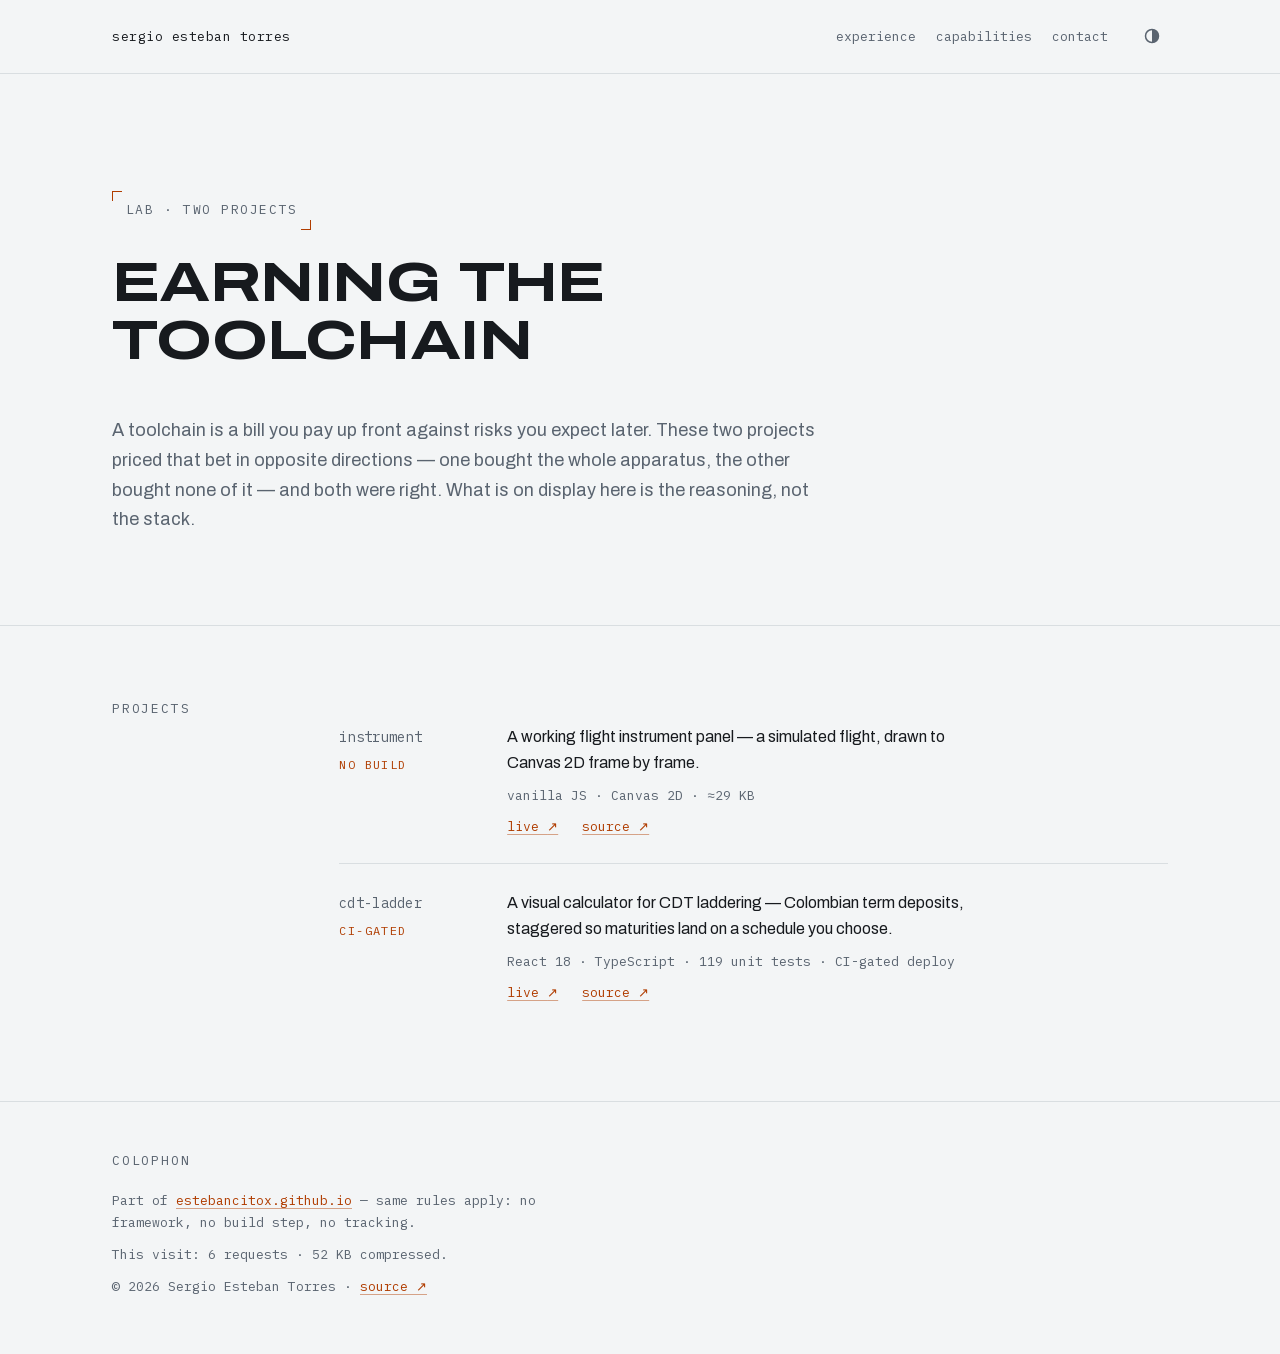
==== lab/index.html @ 0f070d22 "feat(lab): /lab index, Option B ledger — 0 new tokens, +506 B CSS raw, instrument payload re-measure" ====
<!doctype html>
<!--
  Hand-built. No framework, no build step - what you read here is what was written.
  Two labs, opposite toolchain decisions. The colophon measures this visit while you read it.
-->
<html lang="en">
<head>
  <meta charset="utf-8">
  <meta name="viewport" content="width=device-width, initial-scale=1">
  <script>(()=>{try{const t=localStorage.getItem("theme");if(t==="dark"||t==="light")document.documentElement.dataset.theme=t}catch(e){}})()</script>

  <title>Lab — Sergio Esteban Torres</title>
  <meta name="description" content="Two projects, opposite toolchain decisions: a zero-build Canvas 2D instrument panel and a React 18 + TypeScript calculator with 119 unit tests and a CI-gated deploy.">
  <link rel="canonical" href="https://estebancitox.github.io/lab/">
  <meta name="color-scheme" content="light dark">
  <meta name="theme-color" media="(prefers-color-scheme: light)" content="#F3F5F6">
  <meta name="theme-color" media="(prefers-color-scheme: dark)" content="#14171B">

  <meta property="og:type" content="website">
  <meta property="og:url" content="https://estebancitox.github.io/lab/">
  <meta property="og:title" content="Lab — Sergio Esteban Torres">
  <meta property="og:description" content="Two projects, opposite toolchain decisions — and the reasoning behind each.">
  <meta property="og:image" content="https://estebancitox.github.io/assets/og.png">
  <meta property="og:image:width" content="1200">
  <meta property="og:image:height" content="630">
  <meta property="og:image:alt" content="Sergio Esteban Torres — Senior Frontend Engineer, Colombia (remote)">
  <meta name="twitter:card" content="summary_large_image">
  <meta name="twitter:title" content="Lab — Sergio Esteban Torres">
  <meta name="twitter:description" content="Two projects, opposite toolchain decisions — and the reasoning behind each.">
  <meta name="twitter:image" content="https://estebancitox.github.io/assets/og.png">

  <link rel="icon" href="/assets/favicon.svg" type="image/svg+xml">
  <link rel="icon" href="/assets/favicon.ico" sizes="48x48">
  <link rel="apple-touch-icon" href="/assets/apple-touch-icon.png">

  <link rel="preload" href="/fonts/archivo-expanded-700.woff2" as="font" type="font/woff2" crossorigin>
  <link rel="preload" href="/fonts/archivo-400.woff2" as="font" type="font/woff2" crossorigin>
  <link rel="preload" href="/fonts/plexmono-400.woff2" as="font" type="font/woff2" crossorigin>
  <link rel="stylesheet" href="/css/main.css">
  <script src="/js/main.js" defer></script>
</head>
<body>
  <a class="skip" href="#main">Skip to content</a>

  <header class="site-head">
    <a class="wordmark" href="/">sergio esteban torres</a>
    <nav aria-label="Sections">
      <a href="/#experience">Experience</a>
      <a href="/#capabilities">Capabilities</a>
      <a href="/#contact">Contact</a>
    </nav>
    <button id="theme-toggle" type="button" hidden aria-label="Switch theme">
      <svg viewBox="0 0 16 16" width="16" height="16" aria-hidden="true">
        <circle cx="8" cy="8" r="6.5" fill="none" stroke="currentColor" stroke-width="1.5"/>
        <path d="M8 1.5 a6.5 6.5 0 0 1 0 13 Z" fill="currentColor"/>
      </svg>
    </button>
  </header>

  <main id="main">
    <section class="hero">
      <p class="dataline">Lab&nbsp;· two projects</p>
      <h1 class="page-title">Earning the toolchain</h1>
      <p class="lab-lede">A toolchain is a bill you pay up front against risks you expect later. These two projects priced that bet in opposite directions — one bought the whole apparatus, the other bought none of it — and both were right. What is on display here is the reasoning, not the stack.</p>
    </section>

    <section class="section">
      <h2>Projects</h2>
      <ul class="log" role="list">
        <li class="entry">
          <div>
            <h3 class="entry-key">instrument</h3>
            <p class="lab-status"><span class="now">no build</span></p>
          </div>
          <div class="entry-body">
            <p class="entry-detail">A working flight instrument panel — a simulated flight, drawn to Canvas&nbsp;2D frame by frame.</p>
            <p class="lab-stack">vanilla&nbsp;JS · Canvas&nbsp;2D · ≈29&nbsp;KB</p>
            <p class="entry-links"><a href="https://estebancitox.github.io/lab-instrument/">live&nbsp;<span aria-hidden="true">↗</span></a> <a href="https://github.com/estebancitox/lab-instrument">source&nbsp;<span aria-hidden="true">↗</span></a></p>
          </div>
        </li>
        <li class="entry">
          <div>
            <h3 class="entry-key">cdt-ladder</h3>
            <p class="lab-status"><span class="now">ci-gated</span></p>
          </div>
          <div class="entry-body">
            <p class="entry-detail">A visual calculator for CDT laddering — Colombian term deposits, staggered so maturities land on a schedule you choose.</p>
            <p class="lab-stack">React&nbsp;18 · TypeScript · 119 unit tests · CI-gated deploy</p>
            <p class="entry-links"><a href="https://estebancitox.github.io/lab-cdt-ladder/">live&nbsp;<span aria-hidden="true">↗</span></a> <a href="https://github.com/estebancitox/lab-cdt-ladder">source&nbsp;<span aria-hidden="true">↗</span></a></p>
          </div>
        </li>
      </ul>
    </section>
  </main>

  <footer class="colophon">
    <p class="label">Colophon</p>
    <p>Part of <a href="/">estebancitox.github.io</a> — same rules apply: no framework, no build step, no tracking.</p>
    <p id="visit" hidden>This visit: <span id="visit-n">—</span>&nbsp;requests · <span id="visit-kb">—</span> compressed.</p>
    <p>© 2026 Sergio Esteban Torres · <a href="https://github.com/estebancitox/estebancitox.github.io">source&nbsp;<span aria-hidden="true">↗</span></a></p>
  </footer>
</body>
</html>
---- css/main.css ----
/* ── Faces ─────────────────────────────────────────────── */

@font-face {
  font-family: "Archivo";
  font-weight: 400;
  font-display: swap;
  src: url("/fonts/archivo-400.woff2") format("woff2");
}
@font-face {
  font-family: "Archivo";
  font-weight: 500;
  font-display: swap;
  src: url("/fonts/archivo-500.woff2") format("woff2");
}
@font-face {
  font-family: "Archivo Expanded";
  font-weight: 700;
  font-display: swap;
  src: url("/fonts/archivo-expanded-700.woff2") format("woff2");
}
@font-face {
  font-family: "IBM Plex Mono";
  font-weight: 400;
  font-display: swap;
  src: url("/fonts/plexmono-400.woff2") format("woff2");
}

/* Metric-matched fallbacks: text lays out on webfont metrics before swap */
@font-face {
  font-family: "Archivo-fb";
  font-weight: 400 500;
  src: local("Arial");
  size-adjust: 98.62%;
  ascent-override: 89.03%;
  descent-override: 21.29%;
  line-gap-override: 0%;
}
@font-face {
  font-family: "ArchivoExp-fb";
  font-weight: 700;
  src: local("Arial Bold"), local("Arial-BoldMT");
  size-adjust: 124.87%;
  ascent-override: 70.32%;
  descent-override: 16.82%;
  line-gap-override: 0%;
}
@font-face {
  font-family: "PlexMono-fb";
  src: local("Courier New"), local("CourierNewPSMT");
  size-adjust: 99.98%;
  ascent-override: 102.52%;
  descent-override: 27.5%;
  line-gap-override: 0%;
}

@layer reset, base, layout, components, motion, print;

/* ── Reset ─────────────────────────────────────────────── */

@layer reset {
  *,
  *::before,
  *::after {
    box-sizing: border-box;
    margin: 0;
  }
  ol[class],
  ul[class] {
    padding: 0;
    list-style: none;
  }
  button {
    font: inherit;
    color: inherit;
    background: none;
    border: none;
    padding: 0;
    cursor: pointer;
  }
  svg {
    display: block;
  }
}

/* ── Tokens ────────────────────────────────────────────── */

:root {
  color-scheme: light;
  --ground: #f3f5f6;
  --ink: #171a1e;
  --muted: #5a6470;
  --line: #d9dee1;
  --accent: #b03d00;

  --sans: "Archivo", "Archivo-fb", system-ui, Arial, sans-serif;
  --disp: "Archivo Expanded", "ArchivoExp-fb", Arial, sans-serif;
  --mono: "IBM Plex Mono", "PlexMono-fb", ui-monospace, "SF Mono", Consolas, monospace;

  --pad: max(clamp(1.25rem, 5vw, 3rem), calc((100% - 66rem) / 2));
}

[data-theme="dark"] {
  color-scheme: dark;
  --ground: #14171b;
  --ink: #e6e9ea;
  --muted: #8b939c;
  --line: #2a2f35;
  --accent: #ff8a50;
}

@media (prefers-color-scheme: dark) {
  :root:not([data-theme="light"]) {
    color-scheme: dark;
    --ground: #14171b;
    --ink: #e6e9ea;
    --muted: #8b939c;
    --line: #2a2f35;
    --accent: #ff8a50;
  }
}

/* ── Base ──────────────────────────────────────────────── */

@layer base {
  html {
    scroll-padding-top: 1.5rem;
  }
  @media (prefers-reduced-motion: no-preference) {
    html {
      scroll-behavior: smooth;
    }
  }
  body {
    font: 400 1.0625rem/1.65 var(--sans);
    font-synthesis: none;
    background: var(--ground);
    color: var(--ink);
    transition: background-color 0.25s, color 0.25s;
  }
  ::selection {
    background: var(--accent);
    color: var(--ground);
  }
  :focus-visible {
    outline: 2px solid var(--accent);
    outline-offset: 3px;
    border-radius: 1px;
  }
  a {
    color: var(--accent);
    text-decoration: underline;
    text-decoration-thickness: 1px;
    text-underline-offset: 0.2em;
    text-decoration-color: color-mix(in srgb, var(--accent) 45%, transparent);
    transition: text-decoration-color 0.18s;
  }
  a:hover {
    text-decoration-color: var(--accent);
  }
  .skip {
    position: absolute;
    left: -100vw;
    top: 0;
  }
  .skip:focus {
    left: 0;
    z-index: 10;
    padding: 0.75rem 1.25rem;
    background: var(--accent);
    color: var(--ground);
    font-family: var(--mono);
    font-size: 0.875rem;
    text-decoration: none;
  }
}

/* ── Layout ────────────────────────────────────────────── */

@layer layout {
  .site-head,
  .hero,
  .section,
  .colophon,
  .lost {
    padding-inline: var(--pad);
  }

  .site-head {
    display: flex;
    flex-wrap: wrap;
    align-items: center;
    gap: 0.25rem 1.25rem;
    padding-block: 1.1rem;
    border-bottom: 1px solid var(--line);
    font-family: var(--mono);
    font-size: 0.8125rem;
  }
  .wordmark {
    white-space: nowrap;
    letter-spacing: 0.04em;
    color: var(--ink);
    text-decoration: none;
  }
  .wordmark:hover {
    text-decoration: underline;
    text-decoration-thickness: 1px;
    text-underline-offset: 0.25em;
    text-decoration-color: var(--muted);
  }
  .site-head nav {
    margin-left: auto;
    display: flex;
    flex-wrap: wrap;
    gap: 0.25rem;
  }
  @media (max-width: 39.99em) {
    .site-head nav {
      order: 3;
      flex-basis: 100%;
      margin-left: -0.375rem;
      gap: 0;
    }
    .site-head nav a {
      padding-inline: 0.375rem;
      font-size: 0.75rem;
    }
    #theme-toggle {
      margin-left: auto;
    }
  }
  .site-head nav a {
    color: var(--muted);
    text-decoration: none;
    text-transform: lowercase;
    padding: 0.5rem;
  }
  .site-head nav a:hover {
    color: var(--ink);
    text-decoration: underline;
    text-decoration-thickness: 1px;
    text-underline-offset: 0.25em;
  }
  #theme-toggle {
    color: var(--muted);
    padding: 0.5rem;
  }
  #theme-toggle:hover {
    color: var(--ink);
  }

  .hero {
    padding-block: clamp(4.5rem, 13vh, 8.5rem) clamp(4rem, 10vh, 7rem);
  }
  .name {
    font-family: var(--disp);
    font-weight: 700;
    font-size: clamp(2.75rem, 12.5vw, 9.5rem);
    line-height: 0.95;
    letter-spacing: -0.01em;
    text-transform: uppercase;
  }
  .name span {
    display: block;
  }
  .standfirst {
    margin-top: clamp(2rem, 5vh, 3rem);
    font-size: clamp(1.1875rem, 2.6vw, 1.4375rem);
    line-height: 1.5;
    max-width: 36ch;
    text-wrap: pretty;
  }
  .links {
    margin-top: 2.5rem;
    display: flex;
    flex-wrap: wrap;
    gap: 0.5rem 1.75rem;
    font-family: var(--mono);
    font-size: 0.875rem;
  }

  .section {
    border-top: 1px solid var(--line);
    padding-block: clamp(3.5rem, 8vh, 5.5rem);
  }
  .section h2 {
    font-family: var(--mono);
    font-weight: 400;
    font-size: 0.8125rem;
    letter-spacing: 0.14em;
    text-transform: uppercase;
    color: var(--muted);
    margin-bottom: 2.25rem;
  }
  @media (min-width: 60em) {
    .section {
      display: grid;
      grid-template-columns: 11rem minmax(0, 1fr);
      column-gap: clamp(2rem, 4vw, 4rem);
    }
    .section h2 {
      margin-bottom: 0;
      position: sticky;
      top: 1.5rem;
      align-self: start;
    }
    .section > :not(h2) {
      grid-column: 2;
    }
  }

  .colophon {
    border-top: 1px solid var(--line);
    padding-block: 3rem 3.5rem;
    font-family: var(--mono);
    font-size: 0.8125rem;
    line-height: 1.7;
    color: var(--muted);
  }
  .colophon p {
    max-width: 62ch;
  }
  .colophon p + p {
    margin-top: 0.6rem;
  }
  .colophon .label {
    letter-spacing: 0.14em;
    text-transform: uppercase;
    margin-bottom: 1.1rem;
  }
}

/* ── Components ────────────────────────────────────────── */

@layer components {
  .dataline {
    display: inline-block;
    position: relative;
    margin-top: 2.25rem;
    padding: 0.55rem 0.85rem;
    font-family: var(--mono);
    font-size: 0.8125rem;
    letter-spacing: 0.12em;
    text-transform: uppercase;
    color: var(--muted);
  }
  .dataline::before,
  .dataline::after {
    content: "";
    position: absolute;
    width: 10px;
    height: 10px;
  }
  .dataline::before {
    top: 0;
    left: 0;
    border-top: 1.5px solid var(--accent);
    border-left: 1.5px solid var(--accent);
  }
  .dataline::after {
    bottom: 0;
    right: 0;
    border-bottom: 1.5px solid var(--accent);
    border-right: 1.5px solid var(--accent);
  }
  .hero .dataline {
    margin-top: 0;
  }

  .entry {
    padding-block: 1.6rem;
  }
  .entry:not(:has(.entry-detail)) {
    padding-block: 1.15rem;
  }
  .entry + .entry {
    border-top: 1px solid var(--line);
  }
  .entry-when,
  .entry-key {
    font-family: var(--mono);
    font-size: 0.875rem;
    letter-spacing: 0.02em;
    color: var(--muted);
  }
  .is-current .entry-when {
    color: var(--ink);
  }
  .entry-key {
    font-weight: 400;
    text-wrap: balance;
  }
  .entry-body > .entry-detail:first-child {
    margin-top: 0;
    color: var(--ink);
  }
  .entry-links {
    margin-top: 0.6rem;
    display: flex;
    gap: 1.5rem;
    font-family: var(--mono);
    font-size: 0.8125rem;
  }
  .now {
    color: var(--accent);
  }
  .entry-role {
    font-size: 1.0625rem;
    font-weight: 500;
    line-height: 1.45;
  }
  .entry-tag {
    font-family: var(--mono);
    font-size: 0.75rem;
    font-weight: 400;
    color: var(--muted);
    margin-left: 0.4rem;
  }
  .entry-tag::before {
    content: "· ";
  }
  .entry-detail {
    margin-top: 0.55rem;
    color: var(--muted);
    max-width: 56ch;
    font-size: 1rem;
  }
  @media (min-width: 40em) {
    .entry {
      display: grid;
      grid-template-columns: 8.5rem minmax(0, 1fr);
      column-gap: 2rem;
    }
    .entry-when,
    .entry-key {
      padding-top: 0.15rem;
    }
  }
  @media (max-width: 39.99em) {
    .entry-when,
    .entry-key {
      margin-bottom: 0.4rem;
    }
  }

  .lab-lede {
    margin-top: clamp(2rem, 5vh, 3rem);
    font-size: 1.125rem;
    color: var(--muted);
    max-width: 66ch;
    text-wrap: pretty;
  }
  .lab-status {
    margin-top: 0.35rem;
    margin-bottom: 0.4rem;
    font-family: var(--mono);
    font-size: 0.75rem;
    letter-spacing: 0.12em;
    text-transform: uppercase;
  }
  .lab-stack {
    margin-top: 0.55rem;
    font-family: var(--mono);
    font-size: 0.8125rem;
    color: var(--muted);
  }

  .cap {
    padding-block: 1.4rem;
  }
  .cap + .cap {
    border-top: 1px solid var(--line);
  }
  .cap dt {
    font-family: var(--mono);
    font-size: 0.8125rem;
    letter-spacing: 0.12em;
    text-transform: uppercase;
    color: var(--muted);
  }
  .cap dd {
    margin-top: 0.4rem;
    max-width: 56ch;
  }
  @media (min-width: 40em) {
    .cap {
      display: grid;
      grid-template-columns: 8.5rem minmax(0, 1fr);
      column-gap: 2rem;
    }
    .cap dt {
      padding-top: 0.2rem;
    }
    .cap dd {
      margin-top: 0;
    }
  }

  .contact-lead {
    font-size: clamp(1.35rem, 3vw, 1.75rem);
    font-weight: 500;
    letter-spacing: -0.01em;
    line-height: 1.3;
    max-width: 26ch;
    text-wrap: pretty;
  }
  .contact-mail {
    margin-top: 1.4rem;
    font-family: var(--mono);
    font-size: clamp(1.05rem, 3.4vw, 1.6rem);
    overflow-wrap: anywhere;
  }
  .contact-body .links {
    margin-top: 2rem;
  }
  .contact-body .dataline {
    margin-top: 2.5rem;
  }

  .lost {
    padding-block: clamp(4rem, 18vh, 10rem);
  }
  .lost .dataline {
    margin-top: 0;
  }
  .page-title {
    font-family: var(--disp);
    font-weight: 700;
    font-size: clamp(2rem, 7vw, 3.5rem);
    line-height: 1.05;
    text-transform: uppercase;
    letter-spacing: -0.01em;
    max-width: 18ch;
    margin-block: 1.5rem 1.75rem;
  }
}

/* ── Motion ────────────────────────────────────────────── */

@layer motion {
  @media (prefers-reduced-motion: no-preference) {
    .site-head {
      animation: fade 0.5s ease-out backwards;
    }
    .hero > * {
      animation: rise 0.55s cubic-bezier(0.22, 0.61, 0.36, 1) backwards;
    }
    .hero > :nth-child(2) {
      animation-delay: 0.07s;
    }
    .hero > :nth-child(3) {
      animation-delay: 0.13s;
    }
    .hero > :nth-child(4) {
      animation-delay: 0.19s;
    }
  }
  @media (prefers-reduced-motion: reduce) {
    *,
    *::before,
    *::after {
      animation: none !important;
      transition: none !important;
    }
  }
  @keyframes rise {
    from {
      opacity: 0;
      transform: translateY(12px);
    }
  }
  @keyframes fade {
    from {
      opacity: 0;
    }
  }
}

/* ── Print ─────────────────────────────────────────────── */

@layer print {
  @media print {
    .site-head nav,
    #theme-toggle,
    .skip,
    #visit {
      display: none;
    }
    body {
      background: #fff;
      color: #000;
      font-size: 11pt;
    }
    a {
      color: #000;
    }
    .hero {
      padding-block: 1.5rem;
    }
    .name {
      font-size: 2.5rem;
    }
    .standfirst {
      margin-top: 1rem;
    }
    .section {
      display: block;
      padding-block: 1.25rem;
    }
    .section h2 {
      position: static;
      margin-bottom: 1rem;
    }
    .entry,
    .cap {
      break-inside: avoid;
    }
  }
}
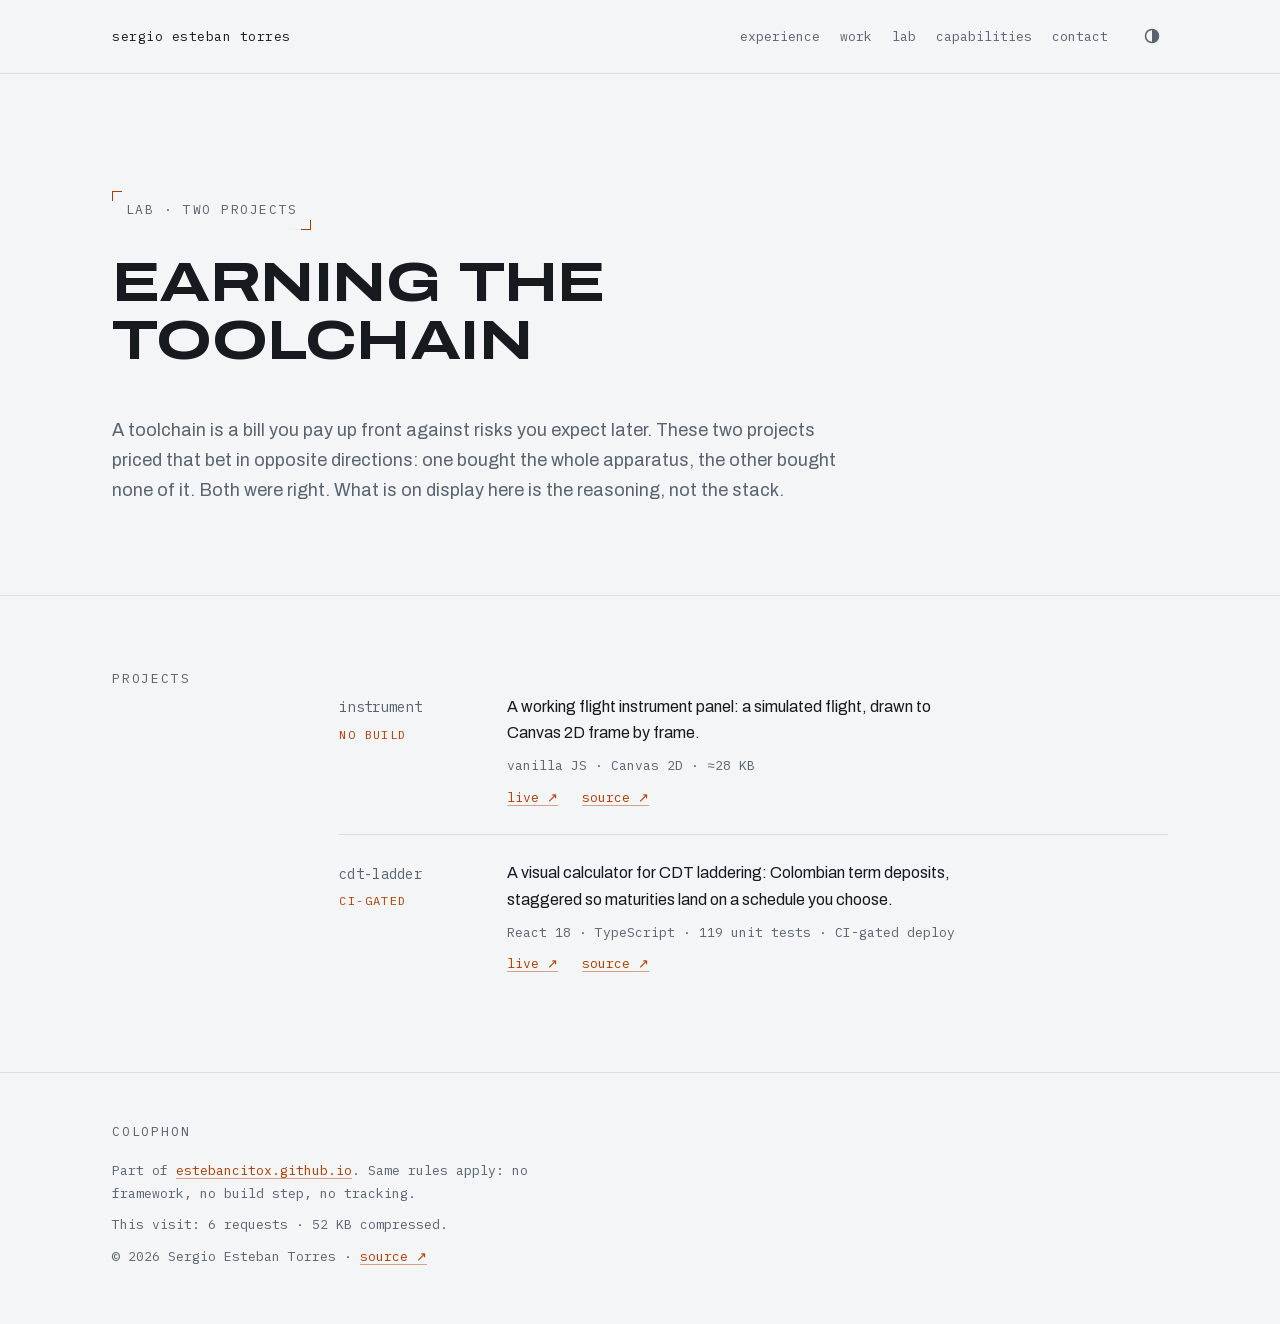
==== commit ac076f74: "chore: unify subpage nav, aria-current on /lab, instrument figure to 28 KB; copy: em dashes out of p" ====
--- a/lab/index.html
+++ b/lab/index.html
@@ -9,7 +9,7 @@
   <meta name="viewport" content="width=device-width, initial-scale=1">
   <script>(()=>{try{const t=localStorage.getItem("theme");if(t==="dark"||t==="light")document.documentElement.dataset.theme=t}catch(e){}})()</script>
 
-  <title>Lab — Sergio Esteban Torres</title>
+  <title>Lab · Sergio Esteban Torres</title>
   <meta name="description" content="Two projects, opposite toolchain decisions: a zero-build Canvas 2D instrument panel and a React 18 + TypeScript calculator with 119 unit tests and a CI-gated deploy.">
   <link rel="canonical" href="https://estebancitox.github.io/lab/">
   <meta name="color-scheme" content="light dark">
@@ -18,15 +18,15 @@
 
   <meta property="og:type" content="website">
   <meta property="og:url" content="https://estebancitox.github.io/lab/">
-  <meta property="og:title" content="Lab — Sergio Esteban Torres">
-  <meta property="og:description" content="Two projects, opposite toolchain decisions — and the reasoning behind each.">
+  <meta property="og:title" content="Lab · Sergio Esteban Torres">
+  <meta property="og:description" content="Two projects, opposite toolchain decisions, and the reasoning behind each.">
   <meta property="og:image" content="https://estebancitox.github.io/assets/og.png">
   <meta property="og:image:width" content="1200">
   <meta property="og:image:height" content="630">
-  <meta property="og:image:alt" content="Sergio Esteban Torres — Senior Frontend Engineer, Colombia (remote)">
+  <meta property="og:image:alt" content="Sergio Esteban Torres, senior frontend engineer, Colombia (remote)">
   <meta name="twitter:card" content="summary_large_image">
-  <meta name="twitter:title" content="Lab — Sergio Esteban Torres">
-  <meta name="twitter:description" content="Two projects, opposite toolchain decisions — and the reasoning behind each.">
+  <meta name="twitter:title" content="Lab · Sergio Esteban Torres">
+  <meta name="twitter:description" content="Two projects, opposite toolchain decisions, and the reasoning behind each.">
   <meta name="twitter:image" content="https://estebancitox.github.io/assets/og.png">
 
   <link rel="icon" href="/assets/favicon.svg" type="image/svg+xml">
@@ -46,6 +46,8 @@
     <a class="wordmark" href="/">sergio esteban torres</a>
     <nav aria-label="Sections">
       <a href="/#experience">Experience</a>
+      <a href="/#work">Work</a>
+      <a href="/lab/" aria-current="page">Lab</a>
       <a href="/#capabilities">Capabilities</a>
       <a href="/#contact">Contact</a>
     </nav>
@@ -61,7 +63,7 @@
     <section class="hero">
       <p class="dataline">Lab&nbsp;· two projects</p>
       <h1 class="page-title">Earning the toolchain</h1>
-      <p class="lab-lede">A toolchain is a bill you pay up front against risks you expect later. These two projects priced that bet in opposite directions — one bought the whole apparatus, the other bought none of it — and both were right. What is on display here is the reasoning, not the stack.</p>
+      <p class="lab-lede">A toolchain is a bill you pay up front against risks you expect later. These two projects priced that bet in opposite directions: one bought the whole apparatus, the other bought none of it. Both were right. What is on display here is the reasoning, not the stack.</p>
     </section>
 
     <section class="section">
@@ -73,8 +75,8 @@
             <p class="lab-status"><span class="now">no build</span></p>
           </div>
           <div class="entry-body">
-            <p class="entry-detail">A working flight instrument panel — a simulated flight, drawn to Canvas&nbsp;2D frame by frame.</p>
-            <p class="lab-stack">vanilla&nbsp;JS · Canvas&nbsp;2D · ≈29&nbsp;KB</p>
+            <p class="entry-detail">A working flight instrument panel: a simulated flight, drawn to Canvas&nbsp;2D frame by frame.</p>
+            <p class="lab-stack">vanilla&nbsp;JS · Canvas&nbsp;2D · ≈28&nbsp;KB</p>
             <p class="entry-links"><a href="https://estebancitox.github.io/lab-instrument/">live&nbsp;<span aria-hidden="true">↗</span></a> <a href="https://github.com/estebancitox/lab-instrument">source&nbsp;<span aria-hidden="true">↗</span></a></p>
           </div>
         </li>
@@ -84,7 +86,7 @@
             <p class="lab-status"><span class="now">ci-gated</span></p>
           </div>
           <div class="entry-body">
-            <p class="entry-detail">A visual calculator for CDT laddering — Colombian term deposits, staggered so maturities land on a schedule you choose.</p>
+            <p class="entry-detail">A visual calculator for CDT laddering: Colombian term deposits, staggered so maturities land on a schedule you choose.</p>
             <p class="lab-stack">React&nbsp;18 · TypeScript · 119 unit tests · CI-gated deploy</p>
             <p class="entry-links"><a href="https://estebancitox.github.io/lab-cdt-ladder/">live&nbsp;<span aria-hidden="true">↗</span></a> <a href="https://github.com/estebancitox/lab-cdt-ladder">source&nbsp;<span aria-hidden="true">↗</span></a></p>
           </div>
@@ -95,7 +97,7 @@
 
   <footer class="colophon">
     <p class="label">Colophon</p>
-    <p>Part of <a href="/">estebancitox.github.io</a> — same rules apply: no framework, no build step, no tracking.</p>
+    <p>Part of <a href="/">estebancitox.github.io</a>. Same rules apply: no framework, no build step, no tracking.</p>
     <p id="visit" hidden>This visit: <span id="visit-n">—</span>&nbsp;requests · <span id="visit-kb">—</span> compressed.</p>
     <p>© 2026 Sergio Esteban Torres · <a href="https://github.com/estebancitox/estebancitox.github.io">source&nbsp;<span aria-hidden="true">↗</span></a></p>
   </footer>
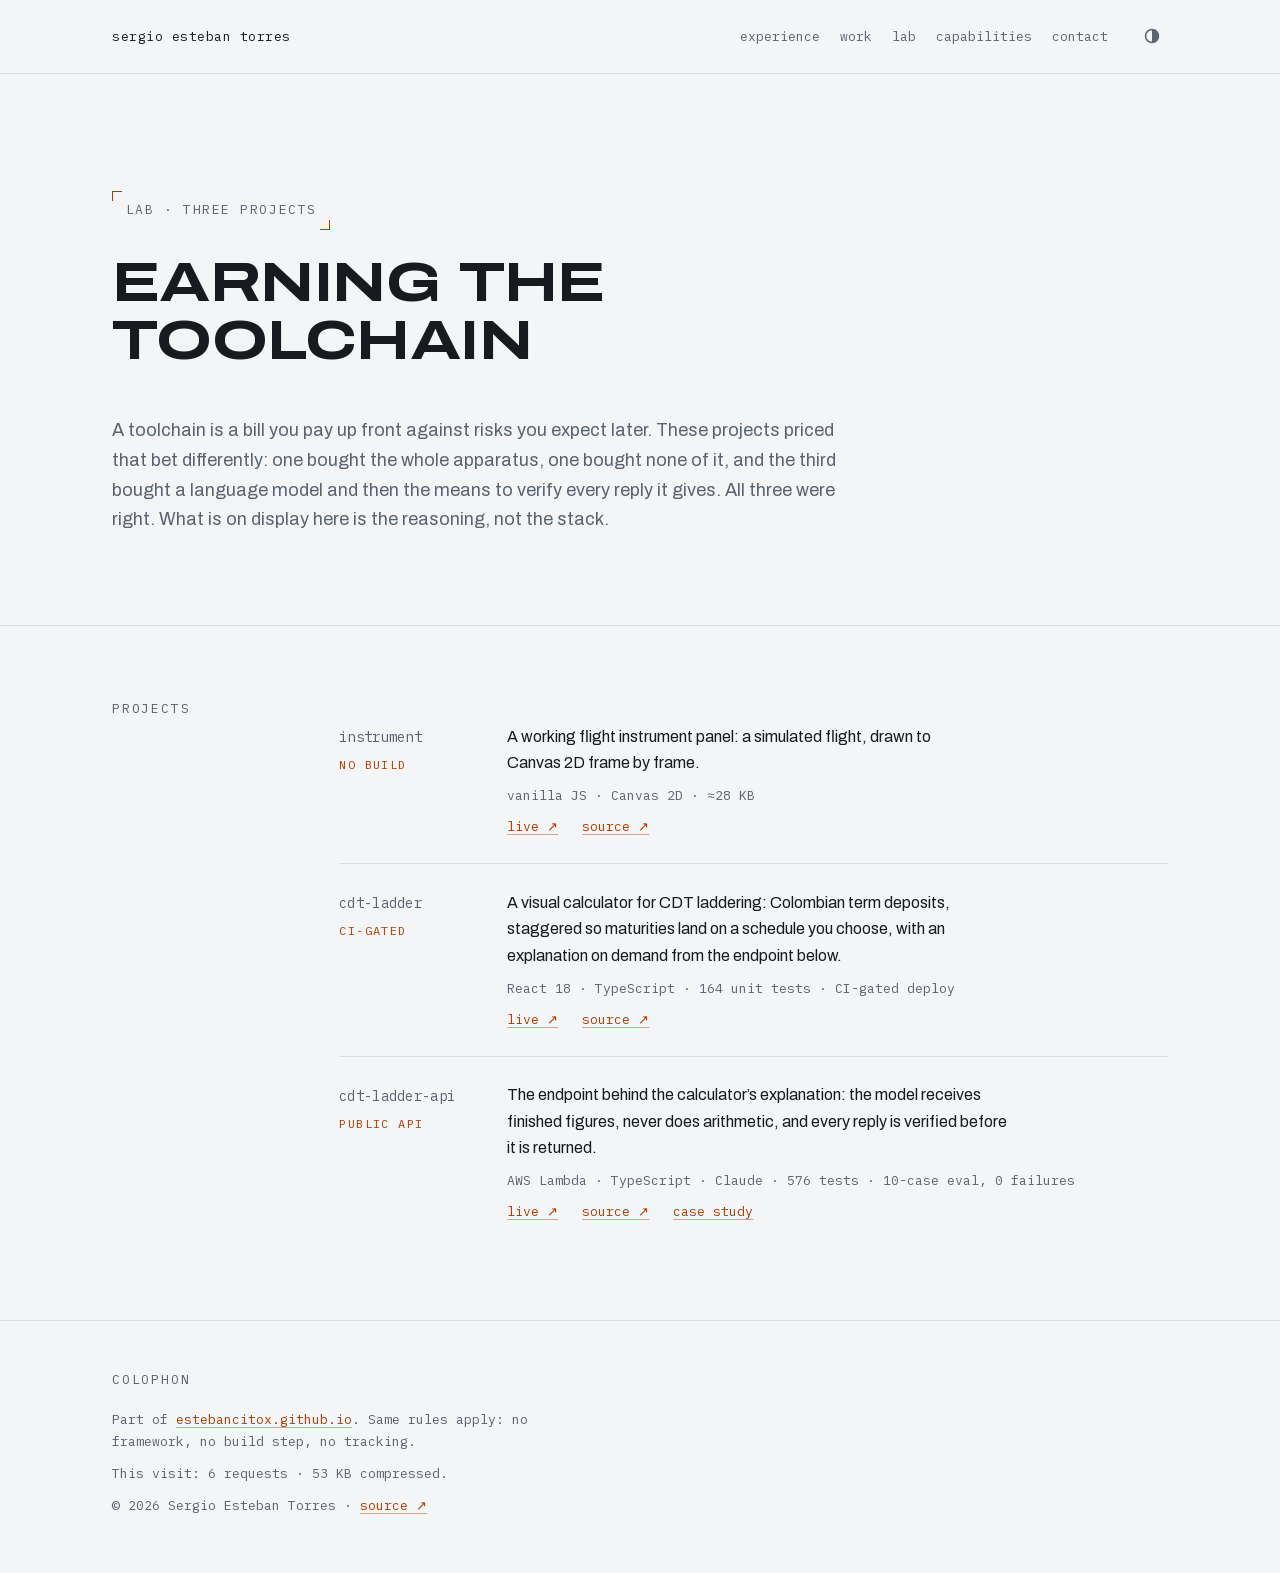
==== commit a9ec7616: "lab: cdt-ladder-api joins the log; the case study linked from Selected work Third Lab entry for the " ====
--- a/lab/index.html
+++ b/lab/index.html
@@ -1,7 +1,8 @@
 <!doctype html>
 <!--
   Hand-built. No framework, no build step - what you read here is what was written.
-  Two labs, opposite toolchain decisions. The colophon measures this visit while you read it.
+  Three labs: two opposite toolchain decisions, and a model bought and then verified.
+  The colophon measures this visit while you read it.
 -->
 <html lang="en">
 <head>
@@ -10,7 +11,7 @@
   <script>(()=>{try{const t=localStorage.getItem("theme");if(t==="dark"||t==="light")document.documentElement.dataset.theme=t}catch(e){}})()</script>
 
   <title>Lab · Sergio Esteban Torres</title>
-  <meta name="description" content="Two projects, opposite toolchain decisions: a zero-build Canvas 2D instrument panel and a React 18 + TypeScript calculator with 119 unit tests and a CI-gated deploy.">
+  <meta name="description" content="Three projects: a zero-build Canvas 2D instrument panel, a React 18 + TypeScript calculator with 164 unit tests and a CI-gated deploy, and the verified LLM endpoint that explains the calculator's ladders.">
   <link rel="canonical" href="https://estebancitox.github.io/lab/">
   <meta name="color-scheme" content="light dark">
   <meta name="theme-color" media="(prefers-color-scheme: light)" content="#F3F5F6">
@@ -19,14 +20,14 @@
   <meta property="og:type" content="website">
   <meta property="og:url" content="https://estebancitox.github.io/lab/">
   <meta property="og:title" content="Lab · Sergio Esteban Torres">
-  <meta property="og:description" content="Two projects, opposite toolchain decisions, and the reasoning behind each.">
+  <meta property="og:description" content="Three projects, three toolchain decisions, and the reasoning behind each.">
   <meta property="og:image" content="https://estebancitox.github.io/assets/og.png">
   <meta property="og:image:width" content="1200">
   <meta property="og:image:height" content="630">
   <meta property="og:image:alt" content="Sergio Esteban Torres, senior frontend engineer, Colombia (remote)">
   <meta name="twitter:card" content="summary_large_image">
   <meta name="twitter:title" content="Lab · Sergio Esteban Torres">
-  <meta name="twitter:description" content="Two projects, opposite toolchain decisions, and the reasoning behind each.">
+  <meta name="twitter:description" content="Three projects, three toolchain decisions, and the reasoning behind each.">
   <meta name="twitter:image" content="https://estebancitox.github.io/assets/og.png">
 
   <link rel="icon" href="/assets/favicon.svg" type="image/svg+xml">
@@ -61,9 +62,9 @@
 
   <main id="main">
     <section class="hero">
-      <p class="dataline">Lab&nbsp;· two projects</p>
+      <p class="dataline">Lab&nbsp;· three projects</p>
       <h1 class="page-title">Earning the toolchain</h1>
-      <p class="lab-lede">A toolchain is a bill you pay up front against risks you expect later. These two projects priced that bet in opposite directions: one bought the whole apparatus, the other bought none of it. Both were right. What is on display here is the reasoning, not the stack.</p>
+      <p class="lab-lede">A toolchain is a bill you pay up front against risks you expect later. These projects priced that bet differently: one bought the whole apparatus, one bought none of it, and the third bought a language model and then the means to verify every reply it gives. All three were right. What is on display here is the reasoning, not the stack.</p>
     </section>
 
     <section class="section">
@@ -86,9 +87,20 @@
             <p class="lab-status"><span class="now">ci-gated</span></p>
           </div>
           <div class="entry-body">
-            <p class="entry-detail">A visual calculator for CDT laddering: Colombian term deposits, staggered so maturities land on a schedule you choose.</p>
-            <p class="lab-stack">React&nbsp;18 · TypeScript · 119 unit tests · CI-gated deploy</p>
+            <p class="entry-detail">A visual calculator for CDT laddering: Colombian term deposits, staggered so maturities land on a schedule you choose, with an explanation on demand from the endpoint below.</p>
+            <p class="lab-stack">React&nbsp;18 · TypeScript · 164 unit tests · CI-gated deploy</p>
             <p class="entry-links"><a href="https://estebancitox.github.io/lab-cdt-ladder/">live&nbsp;<span aria-hidden="true">↗</span></a> <a href="https://github.com/estebancitox/lab-cdt-ladder">source&nbsp;<span aria-hidden="true">↗</span></a></p>
+          </div>
+        </li>
+        <li class="entry">
+          <div>
+            <h3 class="entry-key">cdt-ladder-api</h3>
+            <p class="lab-status"><span class="now">public api</span></p>
+          </div>
+          <div class="entry-body">
+            <p class="entry-detail">The endpoint behind the calculator’s explanation: the model receives finished figures, never does arithmetic, and every reply is verified before it is returned.</p>
+            <p class="lab-stack">AWS&nbsp;Lambda · TypeScript · Claude · 576 tests · 10-case eval, 0 failures</p>
+            <p class="entry-links"><a href="https://estebancitox.github.io/lab-cdt-ladder/">live&nbsp;<span aria-hidden="true">↗</span></a> <a href="https://github.com/estebancitox/lab-cdt-ladder-api">source&nbsp;<span aria-hidden="true">↗</span></a> <a href="/notes/cdt-ladder-api.html">case&nbsp;study</a></p>
           </div>
         </li>
       </ul>
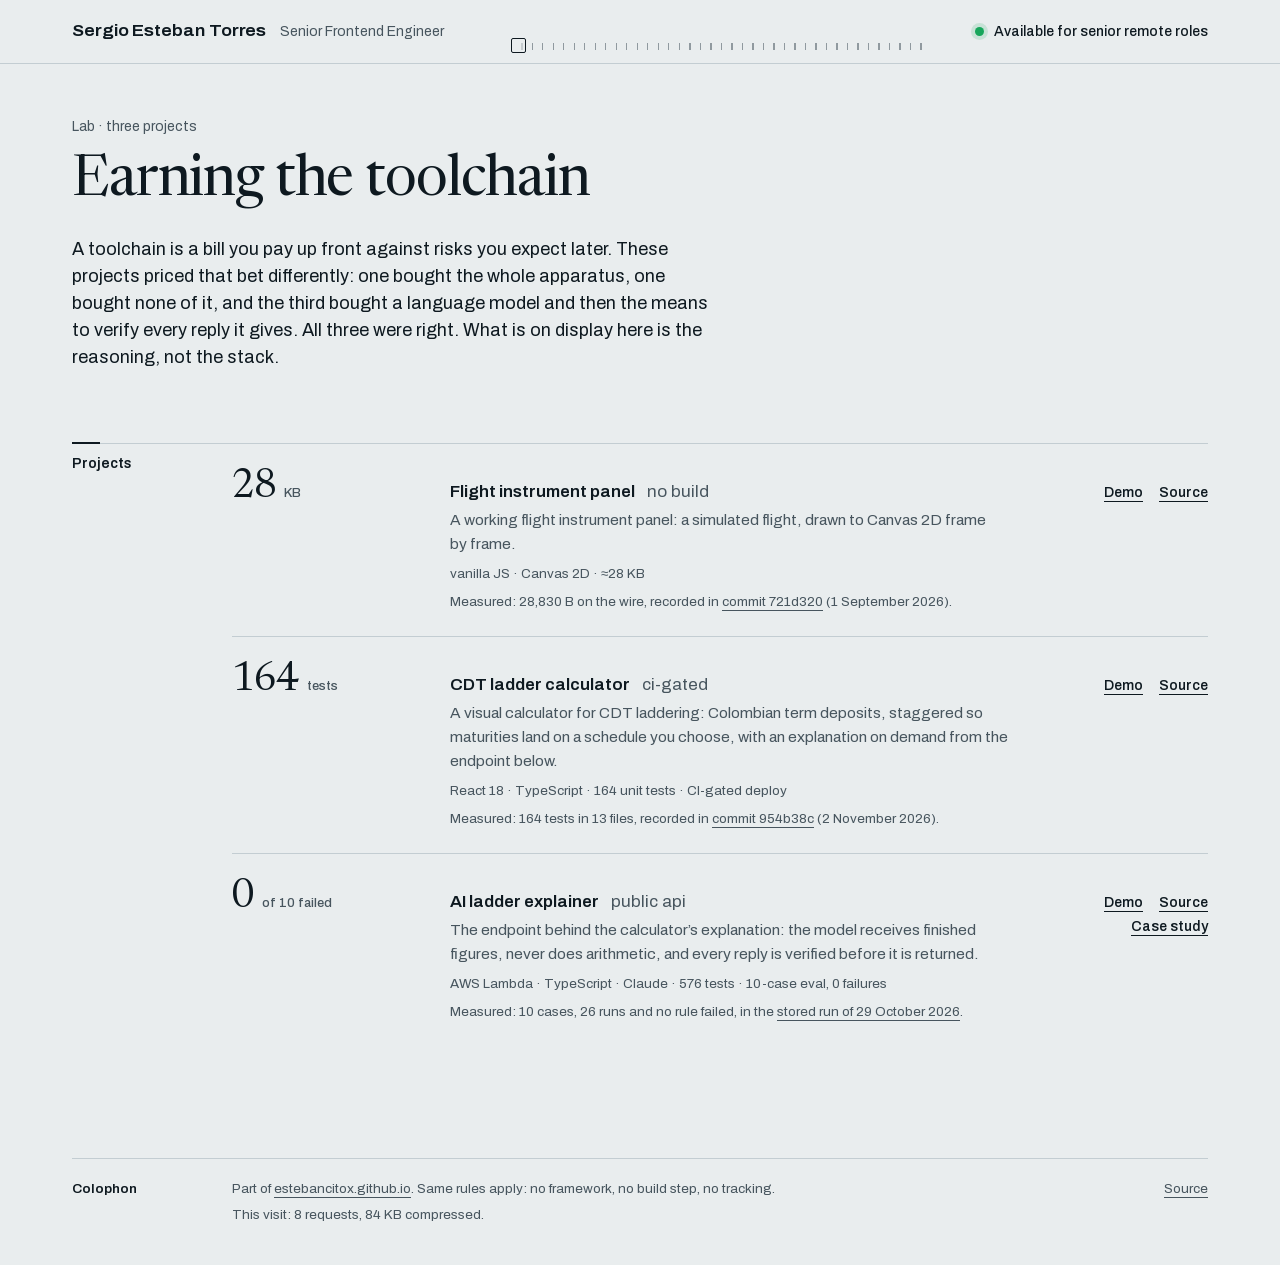
==== commit 4fcfc8f9: "pages: the lab, the two notes and the 404 move to the n1 design They load css/site.css and js/site.j" ====
--- a/lab/index.html
+++ b/lab/index.html
@@ -8,14 +8,13 @@
 <head>
   <meta charset="utf-8">
   <meta name="viewport" content="width=device-width, initial-scale=1">
-  <script>(()=>{try{const t=localStorage.getItem("theme");if(t==="dark"||t==="light")document.documentElement.dataset.theme=t}catch(e){}})()</script>
+  <script>document.documentElement.className="js"</script>
 
   <title>Lab · Sergio Esteban Torres</title>
-  <meta name="description" content="Three projects: a zero-build Canvas 2D instrument panel, a React 18 + TypeScript calculator with 164 unit tests and a CI-gated deploy, and the verified LLM endpoint that explains the calculator's ladders.">
+  <meta name="description" content="Three projects: a zero-build Canvas 2D instrument panel, a React 18 + TypeScript calculator with 164 unit tests and a CI-gated deploy, and the verified LLM endpoint that explains the calculator’s ladders.">
   <link rel="canonical" href="https://estebancitox.github.io/lab/">
-  <meta name="color-scheme" content="light dark">
-  <meta name="theme-color" media="(prefers-color-scheme: light)" content="#F3F5F6">
-  <meta name="theme-color" media="(prefers-color-scheme: dark)" content="#14171B">
+  <meta name="color-scheme" content="light">
+  <meta name="theme-color" content="#E9EDEE">
 
   <meta property="og:type" content="website">
   <meta property="og:url" content="https://estebancitox.github.io/lab/">
@@ -33,75 +32,65 @@
   <link rel="icon" href="/assets/favicon.svg" type="image/svg+xml">
   <link rel="icon" href="/assets/favicon.ico" sizes="48x48">
   <link rel="apple-touch-icon" href="/assets/apple-touch-icon.png">
-
-  <link rel="preload" href="/fonts/archivo-expanded-700.woff2" as="font" type="font/woff2" crossorigin>
-  <link rel="preload" href="/fonts/archivo-400.woff2" as="font" type="font/woff2" crossorigin>
-  <link rel="preload" href="/fonts/plexmono-400.woff2" as="font" type="font/woff2" crossorigin>
-  <link rel="stylesheet" href="/css/main.css">
-  <script src="/js/main.js" defer></script>
+  <link rel="preload" href="/fonts/newsreader-opsz-400.woff2" as="font" type="font/woff2" crossorigin>
+  <link rel="preload" href="/fonts/archivo-wght.woff2" as="font" type="font/woff2" crossorigin>
+  <link rel="preload" href="/fonts/archivo-name-650.woff2" as="font" type="font/woff2" crossorigin>
+  <link rel="stylesheet" href="/css/site.css">
+  <link rel="stylesheet" href="/css/inner.css">
+  <script src="/js/site.js" defer></script>
+  <script src="/js/visit.js" defer></script>
 </head>
 <body>
   <a class="skip" href="#main">Skip to content</a>
 
-  <header class="site-head">
-    <a class="wordmark" href="/">sergio esteban torres</a>
-    <nav aria-label="Sections">
-      <a href="/#experience">Experience</a>
-      <a href="/#work">Work</a>
-      <a href="/lab/" aria-current="page">Lab</a>
-      <a href="/#capabilities">Capabilities</a>
-      <a href="/#contact">Contact</a>
-    </nav>
-    <button id="theme-toggle" type="button" hidden aria-label="Switch theme">
-      <svg viewBox="0 0 16 16" width="16" height="16" aria-hidden="true">
-        <circle cx="8" cy="8" r="6.5" fill="none" stroke="currentColor" stroke-width="1.5"/>
-        <path d="M8 1.5 a6.5 6.5 0 0 1 0 13 Z" fill="currentColor"/>
-      </svg>
-    </button>
+  <header class="head">
+    <div class="id">
+      <p class="name"><a href="/">Sergio Esteban Torres</a></p>
+      <p class="title">Senior Frontend Engineer</p>
+    </div>
+    <div class="tape" aria-hidden="true"></div>
+    <p class="avail">Available for senior remote roles</p>
   </header>
 
   <main id="main">
-    <section class="hero">
-      <p class="dataline">Lab&nbsp;· three projects</p>
-      <h1 class="page-title">Earning the toolchain</h1>
-      <p class="lab-lede">A toolchain is a bill you pay up front against risks you expect later. These projects priced that bet differently: one bought the whole apparatus, one bought none of it, and the third bought a language model and then the means to verify every reply it gives. All three were right. What is on display here is the reasoning, not the stack.</p>
-    </section>
+    <header class="page-head">
+      <p class="eyebrow">Lab&nbsp;· three projects</p>
+      <h1>Earning the toolchain</h1>
+      <p class="lede">A toolchain is a bill you pay up front against risks you expect later. These projects priced that bet differently: one bought the whole apparatus, one bought none of it, and the third bought a language model and then the means to verify every reply it gives. All three were right. What is on display here is the reasoning, not the stack.</p>
+    </header>
 
-    <section class="section">
+    <section class="block projects">
       <h2>Projects</h2>
-      <ul class="log" role="list">
-        <li class="entry">
-          <div>
-            <h3 class="entry-key">instrument</h3>
-            <p class="lab-status"><span class="now">no build</span></p>
+      <ul class="rows" role="list">
+        <li class="row">
+          <p class="fig"><span class="num">28</span> <span class="unit">KB</span></p>
+          <div class="body">
+            <h3><span>Flight instrument panel</span> <span class="org">no build</span></h3>
+            <p>A working flight instrument panel: a simulated flight, drawn to Canvas&nbsp;2D frame by frame.</p>
+            <p class="stack">vanilla&nbsp;JS · Canvas&nbsp;2D · ≈28&nbsp;KB</p>
+            <p class="how">Measured: 28,830&nbsp;B on the wire, recorded in <a href="https://github.com/estebancitox/lab-instrument/commit/721d3202055d325a75f101c67a371224331210be">commit 721d320</a> (1&nbsp;September&nbsp;2026).</p>
           </div>
-          <div class="entry-body">
-            <p class="entry-detail">A working flight instrument panel: a simulated flight, drawn to Canvas&nbsp;2D frame by frame.</p>
-            <p class="lab-stack">vanilla&nbsp;JS · Canvas&nbsp;2D · ≈28&nbsp;KB</p>
-            <p class="entry-links"><a href="https://estebancitox.github.io/lab-instrument/">live&nbsp;<span aria-hidden="true">↗</span></a> <a href="https://github.com/estebancitox/lab-instrument">source&nbsp;<span aria-hidden="true">↗</span></a></p>
+          <p class="links"><a href="https://estebancitox.github.io/lab-instrument/">Demo</a> <a href="https://github.com/estebancitox/lab-instrument">Source</a></p>
+        </li>
+        <li class="row">
+          <p class="fig"><span class="num">164</span> <span class="unit">tests</span></p>
+          <div class="body">
+            <h3><span>CDT ladder calculator</span> <span class="org">ci-gated</span></h3>
+            <p>A visual calculator for CDT laddering: Colombian term deposits, staggered so maturities land on a schedule you choose, with an explanation on demand from the endpoint below.</p>
+            <p class="stack">React&nbsp;18 · TypeScript · 164 unit tests · CI-gated deploy</p>
+            <p class="how">Measured: 164 tests in 13 files, recorded in <a href="https://github.com/estebancitox/lab-cdt-ladder/commit/954b38cffb5617d6af408fa3826bd1820ac551f7">commit 954b38c</a> (2&nbsp;November&nbsp;2026).</p>
           </div>
+          <p class="links"><a href="https://estebancitox.github.io/lab-cdt-ladder/">Demo</a> <a href="https://github.com/estebancitox/lab-cdt-ladder">Source</a></p>
         </li>
-        <li class="entry">
-          <div>
-            <h3 class="entry-key">cdt-ladder</h3>
-            <p class="lab-status"><span class="now">ci-gated</span></p>
+        <li class="row">
+          <p class="fig"><span class="num">0</span> <span class="unit">of 10 failed</span></p>
+          <div class="body">
+            <h3><span>AI ladder explainer</span> <span class="org">public api</span></h3>
+            <p>The endpoint behind the calculator’s explanation: the model receives finished figures, never does arithmetic, and every reply is verified before it is returned.</p>
+            <p class="stack">AWS&nbsp;Lambda · TypeScript · Claude · 576 tests · 10-case eval, 0 failures</p>
+            <p class="how">Measured: 10 cases, 26 runs and no rule failed, in the <a href="https://github.com/estebancitox/lab-cdt-ladder-api/blob/342ef475b1f6a2c423f53c17437b272575615b63/evals/runs/2026-10-29T23-18-30Z/report.md">stored run of 29&nbsp;October&nbsp;2026</a>.</p>
           </div>
-          <div class="entry-body">
-            <p class="entry-detail">A visual calculator for CDT laddering: Colombian term deposits, staggered so maturities land on a schedule you choose, with an explanation on demand from the endpoint below.</p>
-            <p class="lab-stack">React&nbsp;18 · TypeScript · 164 unit tests · CI-gated deploy</p>
-            <p class="entry-links"><a href="https://estebancitox.github.io/lab-cdt-ladder/">live&nbsp;<span aria-hidden="true">↗</span></a> <a href="https://github.com/estebancitox/lab-cdt-ladder">source&nbsp;<span aria-hidden="true">↗</span></a></p>
-          </div>
-        </li>
-        <li class="entry">
-          <div>
-            <h3 class="entry-key">cdt-ladder-api</h3>
-            <p class="lab-status"><span class="now">public api</span></p>
-          </div>
-          <div class="entry-body">
-            <p class="entry-detail">The endpoint behind the calculator’s explanation: the model receives finished figures, never does arithmetic, and every reply is verified before it is returned.</p>
-            <p class="lab-stack">AWS&nbsp;Lambda · TypeScript · Claude · 576 tests · 10-case eval, 0 failures</p>
-            <p class="entry-links"><a href="https://estebancitox.github.io/lab-cdt-ladder/">live&nbsp;<span aria-hidden="true">↗</span></a> <a href="https://github.com/estebancitox/lab-cdt-ladder-api">source&nbsp;<span aria-hidden="true">↗</span></a> <a href="/notes/cdt-ladder-api.html">case&nbsp;study</a></p>
-          </div>
+          <p class="links"><a href="https://estebancitox.github.io/lab-cdt-ladder/">Demo</a> <a href="https://github.com/estebancitox/lab-cdt-ladder-api">Source</a> <a href="/notes/cdt-ladder-api.html">Case study</a></p>
         </li>
       </ul>
     </section>
@@ -109,9 +98,11 @@
 
   <footer class="colophon">
     <p class="label">Colophon</p>
-    <p>Part of <a href="/">estebancitox.github.io</a>. Same rules apply: no framework, no build step, no tracking.</p>
-    <p id="visit" hidden>This visit: <span id="visit-n">—</span>&nbsp;requests · <span id="visit-kb">—</span> compressed.</p>
-    <p>© 2026 Sergio Esteban Torres · <a href="https://github.com/estebancitox/estebancitox.github.io">source&nbsp;<span aria-hidden="true">↗</span></a></p>
+    <div>
+      <p>Part of <a href="/">estebancitox.github.io</a>. Same rules apply: no framework, no build step, no tracking.</p>
+      <p id="visit" hidden>This visit: <span id="visit-n">—</span>&nbsp;requests, <span id="visit-kb">—</span> compressed.</p>
+    </div>
+    <p class="src"><a href="https://github.com/estebancitox/estebancitox.github.io">Source</a></p>
   </footer>
 </body>
 </html>
--- a/css/site.css
+++ b/css/site.css
@@ -0,0 +1,818 @@
+/* ── Faces ─────────────────────────────────────────────── */
+
+@font-face {
+  font-family: "Newsreader";
+  font-weight: 400;
+  font-display: swap;
+  src: url("/fonts/newsreader-opsz-400.woff2") format("woff2");
+}
+@font-face {
+  font-family: "Archivo";
+  font-weight: 400 650;
+  font-display: swap;
+  src: url("/fonts/archivo-wght.woff2") format("woff2");
+}
+@font-face {
+  font-family: "Archivo Name";
+  font-weight: 650;
+  font-display: swap;
+  src: url("/fonts/archivo-name-650.woff2") format("woff2");
+}
+@font-face {
+  font-family: "B612";
+  font-weight: 700;
+  font-display: swap;
+  src: url("/fonts/b612-700.woff2") format("woff2");
+}
+
+/* Metric-matched fallbacks: text lays out on webfont metrics before swap.
+   size-adjust is tuned in Chrome so the first screen breaks into the same
+   lines with either face, from 320 px up; the overrides follow from it. */
+@font-face {
+  font-family: "Newsreader-fb";
+  src: local("Georgia");
+  size-adjust: 94.6%;
+  ascent-override: 77.70%;
+  descent-override: 28.01%;
+  line-gap-override: 0%;
+}
+@font-face {
+  font-family: "Archivo-fb";
+  font-weight: 400 500;
+  src: local("Arial");
+  size-adjust: 99.3%;
+  ascent-override: 88.42%;
+  descent-override: 21.15%;
+  line-gap-override: 0%;
+}
+@font-face {
+  font-family: "Archivo-fb";
+  font-weight: 550 650;
+  src: local("Arial Bold"), local("Arial-BoldMT");
+  size-adjust: 95.25%;
+  ascent-override: 92.18%;
+  descent-override: 22.05%;
+  line-gap-override: 0%;
+}
+@font-face {
+  font-family: "ArchivoName-fb";
+  src: local("Arial Bold"), local("Arial-BoldMT");
+  size-adjust: 110.86%;
+  ascent-override: 79.2%;
+  descent-override: 18.94%;
+  line-gap-override: 0%;
+}
+
+@layer reset, base, layout, components, motion, print;
+
+/* ── Reset ─────────────────────────────────────────────── */
+
+@layer reset {
+  *,
+  *::before,
+  *::after {
+    box-sizing: border-box;
+    margin: 0;
+  }
+  ol[role],
+  ul[role] {
+    padding: 0;
+    list-style: none;
+  }
+  svg {
+    display: block;
+  }
+}
+
+/* ── Tokens ────────────────────────────────────────────── */
+
+:root {
+  color-scheme: light;
+  --ground: #e9edee;
+  --ink: #0e1920;
+  --muted: #47555e;
+  --line: #c3cdd2;
+  --signal: #17a65b; /* the lamp only, never text */
+  --say-from: #76838a;
+  --say-wave: #0f8a4a;
+
+  --serif: "Newsreader", "Newsreader-fb", Georgia, serif;
+  --sans: "Archivo", "Archivo-fb", Arial, sans-serif;
+  --wide: "Archivo Name", "ArchivoName-fb", Arial, sans-serif;
+  --dial: "B612", Arial, sans-serif;
+
+  --pad: max(clamp(1.25rem, 5.6vw, 4.5rem), calc((100% - 71rem) / 2));
+  --ticks: repeating-linear-gradient(
+    90deg,
+    color-mix(in srgb, var(--muted) 55%, transparent) 0 1px,
+    transparent 1px 10.5px
+  );
+}
+
+/* The ruler marker's travel, 0 at the top of the page and 1 at the end.
+   Registered so the scroll timeline can interpolate it. */
+@property --travel {
+  syntax: "<number>";
+  inherits: false;
+  initial-value: 0;
+}
+
+/* ── Base ──────────────────────────────────────────────── */
+
+@layer base {
+  @media (prefers-reduced-motion: no-preference) {
+    html {
+      scroll-behavior: smooth;
+    }
+  }
+  body {
+    font: 400 1rem/1.5 var(--sans);
+    font-synthesis: none;
+    -webkit-font-smoothing: antialiased;
+    background: var(--ground);
+    color: var(--ink);
+  }
+  ::selection {
+    background: var(--ink);
+    color: var(--ground);
+  }
+  :focus-visible {
+    outline: 2px solid var(--ink);
+    outline-offset: 3px;
+    border-radius: 2px;
+  }
+  a {
+    color: inherit;
+    text-decoration: none;
+  }
+  a:hover {
+    color: var(--muted);
+  }
+  h1 {
+    font: 650 1rem/1.375rem var(--wide);
+    letter-spacing: -0.005em;
+  }
+  h2 {
+    font-size: 0.875rem;
+    line-height: 1.25rem;
+    font-weight: 600;
+  }
+  h3 {
+    font-size: 1.0625rem;
+    line-height: 1.5rem;
+    font-weight: 600;
+  }
+  .lead,
+  .say,
+  .ask,
+  .num {
+    font-family: var(--serif);
+    letter-spacing: -0.02em;
+  }
+  .skip {
+    position: absolute;
+    left: -100vw;
+    top: 0;
+  }
+  .skip:focus {
+    left: 0;
+    z-index: 10;
+    padding: 0.75rem 1.25rem;
+    background: var(--ink);
+    color: var(--ground);
+  }
+}
+
+/* ── Layout ────────────────────────────────────────────── */
+
+@layer layout {
+  .head {
+    position: sticky;
+    top: 0;
+    z-index: 5;
+    display: flex;
+    align-items: center;
+    min-height: 4rem;
+    padding: 0.625rem var(--pad);
+    background: var(--ground);
+    border-bottom: 1px solid var(--line);
+  }
+  .id {
+    display: flex;
+    align-items: baseline;
+    column-gap: 0.875rem;
+    margin-right: 2.5rem;
+    white-space: nowrap;
+  }
+  .title {
+    font-size: 0.875rem;
+    line-height: 1.375rem;
+    color: var(--muted);
+  }
+  .tape {
+    margin-left: auto;
+  }
+  .avail {
+    margin-left: 2.75rem;
+  }
+  .menu,
+  #menu {
+    display: none;
+  }
+
+  .hero {
+    display: flex;
+    flex-wrap: wrap;
+    align-items: center;
+    justify-content: center;
+    gap: 2.5rem 4rem;
+    padding: 3.25rem var(--pad) 0;
+  }
+  .pitch {
+    flex: 999 1 30rem;
+    min-width: 0;
+  }
+  .lead {
+    max-width: 38.75rem;
+    font-size: clamp(2.375rem, 4.5vw, 3.625rem);
+    line-height: 1.04;
+    text-wrap: balance;
+  }
+  .years,
+  .where,
+  .mail {
+    max-width: 40rem;
+    font-size: 1.125rem;
+    line-height: 1.6875rem;
+  }
+  .years {
+    margin-top: 1.5rem;
+  }
+  .where {
+    margin-top: 2px;
+    color: var(--muted);
+  }
+  .cta {
+    display: flex;
+    flex-wrap: wrap;
+    align-items: center;
+    gap: 0.75rem;
+    margin-top: 1.75rem;
+  }
+  .gauge {
+    flex: 1 1 20rem;
+    max-width: 25rem;
+    display: flex;
+    flex-direction: column;
+    align-items: center;
+    gap: 1.5625rem;
+  }
+
+  .tally {
+    display: flex;
+    flex-wrap: wrap;
+    gap: 1.25rem 1.75rem;
+    margin: 2.75rem var(--pad) 0;
+    padding-top: 1.125rem;
+    border-top: 1px solid var(--line);
+  }
+  .tally h2 {
+    flex: 0 0 8.25rem;
+    padding-top: 0.75rem;
+  }
+  .tally a {
+    flex: 1 1 9.375rem;
+    display: flex;
+    flex-direction: column;
+    gap: 2px;
+  }
+
+  .manifesto {
+    padding: clamp(5.5rem, 14vw, 10.5rem) var(--pad) clamp(5rem, 12vw, 9.25rem);
+  }
+  .say {
+    max-width: 58.75rem;
+    font-size: clamp(1.75rem, 3.5vw, 2.75rem);
+    line-height: 1.16;
+    text-wrap: pretty;
+  }
+
+  .block {
+    display: flex;
+    flex-wrap: wrap;
+    column-gap: 1.75rem;
+    margin: 6rem var(--pad) 0;
+    border-top: 1px solid var(--line);
+    scroll-margin-top: 6rem;
+  }
+  #work {
+    margin-top: 0;
+  }
+  .block h2 {
+    flex: 0 0 8.25rem;
+    padding-bottom: 0.75rem;
+  }
+  .block h2::before {
+    content: "";
+    display: block;
+    width: 1.75rem;
+    height: 2px;
+    margin: -1.5px 0 0.625rem;
+    background: var(--ink);
+  }
+  .block > :last-child {
+    flex: 999 1 35rem;
+    min-width: 0;
+  }
+  .rows {
+    margin-top: -1px;
+  }
+  .row {
+    display: flex;
+    flex-wrap: wrap;
+    align-items: baseline;
+    gap: 0.25rem 1.75rem;
+    padding: 1rem 0 1.125rem;
+    border-top: 1px solid var(--line);
+  }
+  #work .row {
+    row-gap: 0.5rem;
+    padding: 1.375rem 0 1.5rem;
+  }
+  .row > :first-child {
+    flex: 0 0 11.875rem;
+  }
+  .body,
+  dd {
+    flex: 999 1 21.25rem;
+    min-width: 0;
+  }
+  .links {
+    flex: 0 0 9.375rem;
+    display: flex;
+    flex-wrap: wrap;
+    justify-content: flex-end;
+    gap: 0.25rem 1rem;
+  }
+  .all {
+    padding-top: 1.125rem;
+    border-top: 1px solid var(--line);
+  }
+
+  .reach {
+    padding-top: 1.625rem;
+  }
+  .ask {
+    max-width: 45rem;
+    font-size: clamp(1.75rem, 3.5vw, 2.75rem);
+    line-height: 1.12;
+    text-wrap: balance;
+  }
+  .mail {
+    margin-top: 1.25rem;
+  }
+  .reach .cta {
+    margin-top: 1.5rem;
+  }
+  .langs {
+    margin-top: 1.375rem;
+  }
+
+  .colophon {
+    display: flex;
+    flex-wrap: wrap;
+    gap: 0.375rem 1.75rem;
+    margin: 7rem var(--pad) 0;
+    padding: 1.25rem 0 2.5rem;
+    border-top: 1px solid var(--line);
+    font-size: 0.84375rem;
+    line-height: 1.25rem;
+    color: var(--muted);
+  }
+  .label {
+    flex: 0 0 8.25rem;
+    font-weight: 600;
+    color: var(--ink);
+  }
+  .label + p {
+    flex: 999 1 26.25rem;
+    min-width: 0;
+    max-width: 40rem;
+  }
+  .src {
+    margin-left: auto;
+  }
+
+  /* Compact header: the ruler gives way to a Menu link, as in the 360 reference */
+  @media (max-width: 68.74em) {
+    .head {
+      position: static;
+      display: grid;
+      grid-template-columns: 1fr auto;
+      min-height: 0;
+      padding-block: 0;
+      border-bottom: 0;
+    }
+    .head::after {
+      content: "";
+      grid-area: 2 / 1 / auto / -1;
+      height: 8px;
+      margin-inline: calc(var(--pad) * -1);
+      padding-inline: var(--pad);
+      border-top: 1px solid var(--line);
+      background: var(--ticks) content-box;
+    }
+    .id {
+      display: block;
+      margin: 0;
+      padding-block: 9.5px;
+    }
+    .title {
+      font-size: 1rem;
+    }
+    h1,
+    .title {
+      line-height: 1.25rem;
+    }
+    .tape {
+      display: none;
+    }
+    .menu {
+      display: block;
+      grid-area: 1 / 2;
+      padding: 0.75rem 0 0.75rem 0.75rem;
+      font-size: 0.9375rem;
+      line-height: 1.25rem;
+      font-weight: 550;
+    }
+    .avail {
+      grid-area: 3 / 1 / auto / -1;
+      margin: 1.375rem 0 0;
+    }
+
+    .hero {
+      row-gap: 2.75rem;
+      padding-top: 1.125rem;
+    }
+    .lead {
+      line-height: 1.053;
+    }
+    .years,
+    .where {
+      font-size: 1rem;
+      line-height: 1.5rem;
+    }
+    .years {
+      margin-top: 1.125rem;
+    }
+    .hero .cta {
+      gap: 0.625rem;
+      margin-top: 1.375rem;
+    }
+    .block,
+    #menu {
+      scroll-margin-top: 1.5rem;
+    }
+    #menu {
+      display: block;
+      margin: 6rem var(--pad) 0;
+      border-top: 1px solid var(--line);
+    }
+  }
+  @media (max-width: 63.99em) {
+    .links {
+      justify-content: flex-start;
+    }
+  }
+  /* Where the four figures no longer fit one row: the label on its own line,
+     then two figures a row, then one */
+  @media (max-width: 59.99em) {
+    .tally h2 {
+      flex-basis: 100%;
+      padding-top: 0;
+    }
+    .tally a {
+      flex-basis: 40%;
+    }
+  }
+  @media (max-width: 29.99em) {
+    .tally a {
+      flex-basis: 100%;
+    }
+  }
+}
+
+/* ── Components ────────────────────────────────────────── */
+
+@layer components {
+  /* The ruler: one mark per section, placed where the marker will be when that
+     section is at the top. js/site.js moves the marks to the live layout. */
+  .tape {
+    position: relative;
+    flex: 0 1 26.25rem;
+    min-width: 18.75rem;
+    height: 2.25rem;
+    container-type: inline-size;
+  }
+  .tape::before {
+    content: "";
+    position: absolute;
+    inset: auto 0 0;
+    height: 7px;
+    background: var(--ticks);
+  }
+  .tape::after {
+    content: "";
+    position: absolute;
+    left: 0;
+    bottom: -3px;
+    width: 15px;
+    height: 15px;
+    border: 1.5px solid var(--ink);
+    border-radius: 2px;
+    background: color-mix(in srgb, var(--ground) 60%, transparent);
+    translate: calc(var(--travel) * (100cqi - 15px));
+  }
+  .tape li {
+    position: absolute;
+    inset: 0 auto 0 0;
+    translate: calc(7.5px + var(--p) * (100cqi - 15px));
+  }
+  .tape li::after {
+    content: "";
+    position: absolute;
+    left: -0.75px;
+    bottom: 0;
+    width: 1.5px;
+    height: 12px;
+    background: var(--ink);
+  }
+  .tape a {
+    position: absolute;
+    translate: calc(-50% + var(--dx, 0px));
+    font-size: 0.8125rem;
+    line-height: 1rem;
+    color: var(--muted);
+    white-space: nowrap;
+  }
+  .tape a:hover {
+    color: var(--ink);
+  }
+  /* Without JavaScript: the positions js/site.js computes at 1280 × 720 */
+  .tape li:nth-child(1) {
+    --p: 0.4489;
+  }
+  .tape li:nth-child(2) {
+    --p: 0.7376;
+  }
+  .tape li:nth-child(3) {
+    --p: 0.9058;
+    --dx: -8.4px;
+  }
+  .tape li:nth-child(4) {
+    --p: 1;
+  }
+
+  .avail {
+    display: flex;
+    align-items: center;
+    gap: 0.625rem;
+    font-size: 0.875rem;
+    line-height: 1.375rem;
+    font-weight: 500;
+    white-space: nowrap;
+  }
+  .avail::before {
+    content: "";
+    flex: none;
+    width: 9px;
+    height: 9px;
+    border-radius: 50%;
+    background: var(--signal);
+    box-shadow: 0 0 0 4px color-mix(in srgb, var(--signal) 16%, transparent);
+  }
+
+  .btn {
+    display: flex;
+    align-items: center;
+    height: 3rem;
+    padding: 0 1.375rem;
+    border: 1.5px solid var(--ink);
+    border-radius: 3px;
+    background: var(--ink);
+    font-weight: 550;
+  }
+  .btn,
+  .btn:hover {
+    color: var(--ground);
+  }
+  .btn.outlined {
+    background: none;
+    color: var(--ink);
+  }
+  .link {
+    margin-left: 0.875rem;
+    padding: 0.75rem 0;
+    font-weight: 550;
+    text-decoration: underline;
+    text-decoration-thickness: 1.5px;
+    text-underline-offset: 5px;
+  }
+  .links a,
+  .all a,
+  .mail a,
+  .src a,
+  figcaption a {
+    text-decoration: underline;
+    text-decoration-thickness: 1px;
+    text-underline-offset: 4px;
+  }
+  .links,
+  .all {
+    font-size: 0.875rem;
+    line-height: 1.25rem;
+    font-weight: 550;
+  }
+
+  .gauge svg {
+    width: 100%;
+    max-width: 23.25rem;
+    height: auto;
+    filter: drop-shadow(0 28px 36px color-mix(in srgb, var(--ink) 26%, transparent))
+      drop-shadow(0 4px 8px color-mix(in srgb, var(--ink) 18%, transparent));
+  }
+  .gauge text {
+    font-family: var(--dial);
+    font-weight: 700;
+    text-anchor: middle;
+  }
+  .scale text {
+    font-size: 27px;
+    dominant-baseline: central;
+  }
+  figcaption {
+    font-size: 0.84375rem;
+    line-height: 1.25rem;
+    text-align: center;
+    color: var(--muted);
+  }
+  figcaption strong {
+    font-weight: 600;
+    color: var(--ink);
+  }
+  /* "live" is claimed only where scripts run; the noscript beside it says
+     when the static reading was taken */
+  html:not(.js) .live {
+    display: none;
+  }
+
+  .fig {
+    display: flex;
+    align-items: baseline;
+    gap: 0.5rem;
+  }
+  .num {
+    font-size: 2.125rem;
+    line-height: 2.375rem;
+  }
+  .row .num {
+    font-size: 2.5rem;
+    line-height: 2.75rem;
+  }
+  .unit {
+    font-size: 0.8125rem;
+    line-height: 1.125rem;
+    font-weight: 500;
+    color: var(--muted);
+  }
+  .what {
+    font-size: 0.875rem;
+    line-height: 1.25rem;
+    font-weight: 600;
+  }
+
+  .when,
+  dt,
+  .body p,
+  .langs {
+    font-size: 0.96875rem;
+    line-height: 1.5rem;
+    color: var(--muted);
+  }
+  .when {
+    font-variant-numeric: tabular-nums;
+  }
+  .body h3 {
+    display: flex;
+    flex-wrap: wrap;
+    column-gap: 0.75rem;
+  }
+  .org {
+    font-weight: 400;
+    color: var(--muted);
+  }
+  .body p {
+    margin-top: 0.25rem;
+  }
+  .body p,
+  dd {
+    max-width: 35rem;
+    text-wrap: pretty;
+  }
+  dd {
+    line-height: 1.5625rem;
+  }
+
+  #menu a {
+    display: block;
+    padding: 0.75rem 0;
+    border-bottom: 1px solid var(--line);
+    font-weight: 550;
+  }
+
+  @media (max-width: 68.74em) {
+    .avail {
+      gap: 9px;
+      font-size: 1rem;
+      line-height: 1.25rem;
+    }
+    .btn {
+      padding-inline: 1.125rem;
+    }
+    .link {
+      margin-left: 0.625rem;
+    }
+    .gauge svg {
+      max-width: 18.75rem;
+      filter: drop-shadow(0 22px 30px color-mix(in srgb, var(--ink) 26%, transparent))
+        drop-shadow(0 4px 8px color-mix(in srgb, var(--ink) 18%, transparent));
+    }
+  }
+}
+
+/* ── Motion ────────────────────────────────────────────── */
+
+@layer motion {
+  @keyframes sweep {
+    from {
+      transform: rotate(-135deg);
+    }
+  }
+  @keyframes travel {
+    to {
+      --travel: 1;
+    }
+  }
+  @keyframes ink {
+    0% {
+      color: var(--say-from);
+    }
+    45% {
+      color: var(--say-wave);
+    }
+  }
+  @media (prefers-reduced-motion: no-preference) {
+    .needle {
+      animation: sweep 1.5s cubic-bezier(0.22, 0.9, 0.24, 1) 0.25s both;
+    }
+    /* js/site.js: the visit's reading differs from the static one */
+    .needle.live {
+      animation: none;
+      transition: transform 0.9s cubic-bezier(0.22, 0.9, 0.24, 1);
+    }
+    /* Driven by scroll position; the scroll itself is never moved or slowed */
+    @supports (animation-timeline: view()) {
+      .tape::after {
+        animation: travel linear both;
+        animation-timeline: scroll(root);
+      }
+      .say {
+        view-timeline-name: --say;
+      }
+      .w {
+        animation: ink linear both;
+        animation-timeline: --say;
+        animation-range: cover calc(18% + var(--i) * 0.81%) cover calc(27% + var(--i) * 0.81%);
+      }
+    }
+  }
+}
+
+/* ── Print ─────────────────────────────────────────────── */
+
+@layer print {
+  @media print {
+    .head {
+      position: static;
+    }
+    .tape,
+    .menu,
+    #menu,
+    .skip {
+      display: none;
+    }
+    .gauge svg {
+      filter: none;
+    }
+  }
+}
--- a/css/inner.css
+++ b/css/inner.css
@@ -0,0 +1,306 @@
+/* Inner pages: the lab, the notes and the 404. Loaded after css/site.css,
+   which stays byte for byte what the home page ships, so the home's own
+   figures do not move. Rules join the layers site.css declares. */
+
+/* ── Faces ─────────────────────────────────────────────── */
+
+/* Code needs a monospace; the home page has none. This file is already in
+   fonts/ and its fallback metrics are the ones css/main.css uses. */
+@font-face {
+  font-family: "IBM Plex Mono";
+  font-weight: 400;
+  font-display: swap;
+  src: url("/fonts/plexmono-400.woff2") format("woff2");
+}
+@font-face {
+  font-family: "PlexMono-fb";
+  src: local("Courier New"), local("CourierNewPSMT");
+  size-adjust: 99.98%;
+  ascent-override: 102.52%;
+  descent-override: 27.5%;
+  line-gap-override: 0%;
+}
+
+/* Body text before the webfont arrives. css/site.css tunes this face on the
+   home page's short lines (99.3%); with that value the ledes here ran one
+   line longer until the swap. Swept in Chrome over these pages at twelve
+   widths: 98.6% to 98.7% leaves every first screen as it is after the swap.
+   Declared after css/site.css, this replaces its 400-500 face on these pages. */
+@font-face {
+  font-family: "Archivo-fb";
+  font-weight: 400 500;
+  src: local("Arial");
+  size-adjust: 98.65%;
+  ascent-override: 89%;
+  descent-override: 21.29%;
+  line-gap-override: 0%;
+}
+
+:root {
+  --mono: "IBM Plex Mono", "PlexMono-fb", ui-monospace, "SF Mono", Consolas, monospace;
+}
+
+/* ── Base ──────────────────────────────────────────────── */
+
+@layer base {
+  /* The name in the header: an h1 on the home page, a link home here */
+  .name {
+    font: 650 1rem/1.375rem var(--wide);
+    letter-spacing: -0.005em;
+  }
+}
+
+/* ── Layout ────────────────────────────────────────────── */
+
+@layer layout {
+  .page-head {
+    padding: 3.25rem var(--pad) 0;
+  }
+  .page-head > * {
+    max-width: 40rem;
+  }
+  .eyebrow,
+  .note {
+    font-size: 0.875rem;
+    line-height: 1.375rem;
+    color: var(--muted);
+  }
+  .page-head h1 {
+    margin-top: 0.875rem;
+    font: 400 clamp(2.375rem, 4.5vw, 3.625rem) / 1.04 var(--serif);
+    letter-spacing: -0.02em;
+    text-wrap: balance;
+  }
+  /* What the page is, under its title */
+  .note {
+    margin-top: 1rem;
+  }
+  .lede {
+    margin-top: 1.5rem;
+    font-size: 1.125rem;
+    line-height: 1.6875rem;
+    text-wrap: pretty;
+  }
+  .back {
+    display: flex;
+    margin-top: 1.75rem;
+  }
+
+  /* A chapter is the home page's section block with a wider label column,
+     so the prose starts where the home's row text starts */
+  .chapter {
+    margin-top: 4rem;
+  }
+  .page-head + .block {
+    margin-top: 4.5rem;
+  }
+  .chapter h2 {
+    flex-basis: min(21.875rem, 100%);
+  }
+  .prose {
+    max-width: 40rem;
+    padding-top: 1rem;
+    font-size: 1.0625rem;
+    line-height: 1.7;
+  }
+  .projects .row {
+    row-gap: 0.5rem;
+    padding: 1.375rem 0 1.5rem;
+  }
+  .label + div {
+    flex: 999 1 26.25rem;
+    min-width: 0;
+    max-width: 40rem;
+  }
+  .lost {
+    padding-bottom: 7rem;
+  }
+
+  /* From the width where the header is sticky (css/site.css): the chapter's
+     title stays in view under it */
+  @media (min-width: 68.75em) {
+    .chapter h2 {
+      align-self: flex-start;
+      position: sticky;
+      top: 6rem;
+    }
+  }
+  @media (max-width: 68.74em) {
+    .name {
+      line-height: 1.25rem;
+    }
+    .page-head {
+      padding-top: 1.125rem;
+    }
+    .page-head h1 {
+      line-height: 1.053;
+    }
+    .lede {
+      margin-top: 1.125rem;
+      font-size: 1rem;
+      line-height: 1.5rem;
+    }
+    .chapter {
+      margin-top: 3rem;
+    }
+    .page-head + .block {
+      margin-top: 3.5rem;
+    }
+  }
+}
+
+/* ── Components ────────────────────────────────────────── */
+
+@layer components {
+  /* The ruler on a long page: one unlabelled mark per section. Its name shows
+     on hover or focus, sliding with the mark so it never leaves the ruler. */
+  .marks a {
+    bottom: 0;
+    width: 0.875rem;
+    height: 1.25rem;
+    /* on its mark: css/site.css steps a link aside to keep the home page's
+       labels apart, and these links carry no label */
+    translate: -50%;
+  }
+  .marks a::after {
+    content: attr(aria-label);
+    position: absolute;
+    left: 50%;
+    /* clear of the focus outline, which reaches 5px above the mark */
+    bottom: 1.625rem;
+    translate: calc(-100% * var(--p, 0));
+    color: var(--ink);
+    opacity: 0;
+    pointer-events: none;
+  }
+  .marks a:hover::after,
+  .marks a:focus-visible::after {
+    opacity: 1;
+  }
+  .marks li::after {
+    pointer-events: none;
+  }
+  /* js/site.js places the marks; without it there is no true position to show */
+  html:not(.js) .marks li {
+    display: none;
+  }
+
+  .prose > * + * {
+    margin-top: 0.95em;
+  }
+  .prose a {
+    text-decoration: underline;
+    text-decoration-thickness: 1px;
+    text-underline-offset: 4px;
+  }
+  .prose strong {
+    font-weight: 600;
+  }
+  .prose ul {
+    padding-left: 1.15rem;
+  }
+  .prose li + li {
+    margin-top: 0.4em;
+  }
+  .prose li::marker {
+    color: var(--muted);
+  }
+  .prose code {
+    font-family: var(--mono);
+    font-size: 0.875em;
+    border: 1px solid var(--line);
+    border-radius: 2px;
+    padding: 0.08em 0.3em;
+  }
+  .prose pre {
+    margin-block: 1.25rem 1.5rem;
+    padding: 1rem 1.1rem;
+    border: 1px solid var(--line);
+    border-radius: 3px;
+    overflow-x: auto;
+  }
+  .prose pre code {
+    border: 0;
+    padding: 0;
+    font-size: 0.8125rem;
+    line-height: 1.6;
+  }
+  .prose figure {
+    margin-block: 1.25rem 1.5rem;
+  }
+  .prose video {
+    display: block;
+    width: 100%;
+    max-width: 30rem;
+    height: auto;
+    border: 1px solid var(--line);
+    border-radius: 3px;
+  }
+  .prose figcaption {
+    margin-top: 0.6rem;
+    text-align: left;
+  }
+
+  /* Label and value, on the grid of the home page's rows */
+  .numbers {
+    width: 100%;
+    border-collapse: collapse;
+    font-size: 0.96875rem;
+    line-height: 1.5rem;
+  }
+  .numbers th,
+  .numbers td {
+    padding: 0.7rem 1.75rem 0.75rem 0;
+    border-top: 1px solid var(--line);
+    text-align: left;
+    vertical-align: baseline;
+    font-weight: 400;
+  }
+  .numbers th {
+    width: 13.625rem;
+    color: var(--muted);
+  }
+  .numbers td {
+    padding-right: 0;
+    font-variant-numeric: tabular-nums;
+  }
+
+  /* A lab row's stack, then how its figure was measured */
+  .body .stack,
+  .body .how {
+    margin-top: 0.5rem;
+    font-size: 0.84375rem;
+    line-height: 1.25rem;
+  }
+  .colophon div p + p {
+    margin-top: 0.375rem;
+  }
+  .how a,
+  .colophon div a {
+    text-decoration: underline;
+    text-decoration-thickness: 1px;
+    text-underline-offset: 4px;
+  }
+
+  @media (max-width: 39.99em) {
+    .numbers th {
+      width: 45%;
+    }
+  }
+}
+
+/* ── Print ─────────────────────────────────────────────── */
+
+@layer print {
+  @media print {
+    .chapter h2 {
+      position: static;
+    }
+    #visit {
+      display: none;
+    }
+    .prose pre {
+      white-space: pre-wrap;
+    }
+  }
+}
